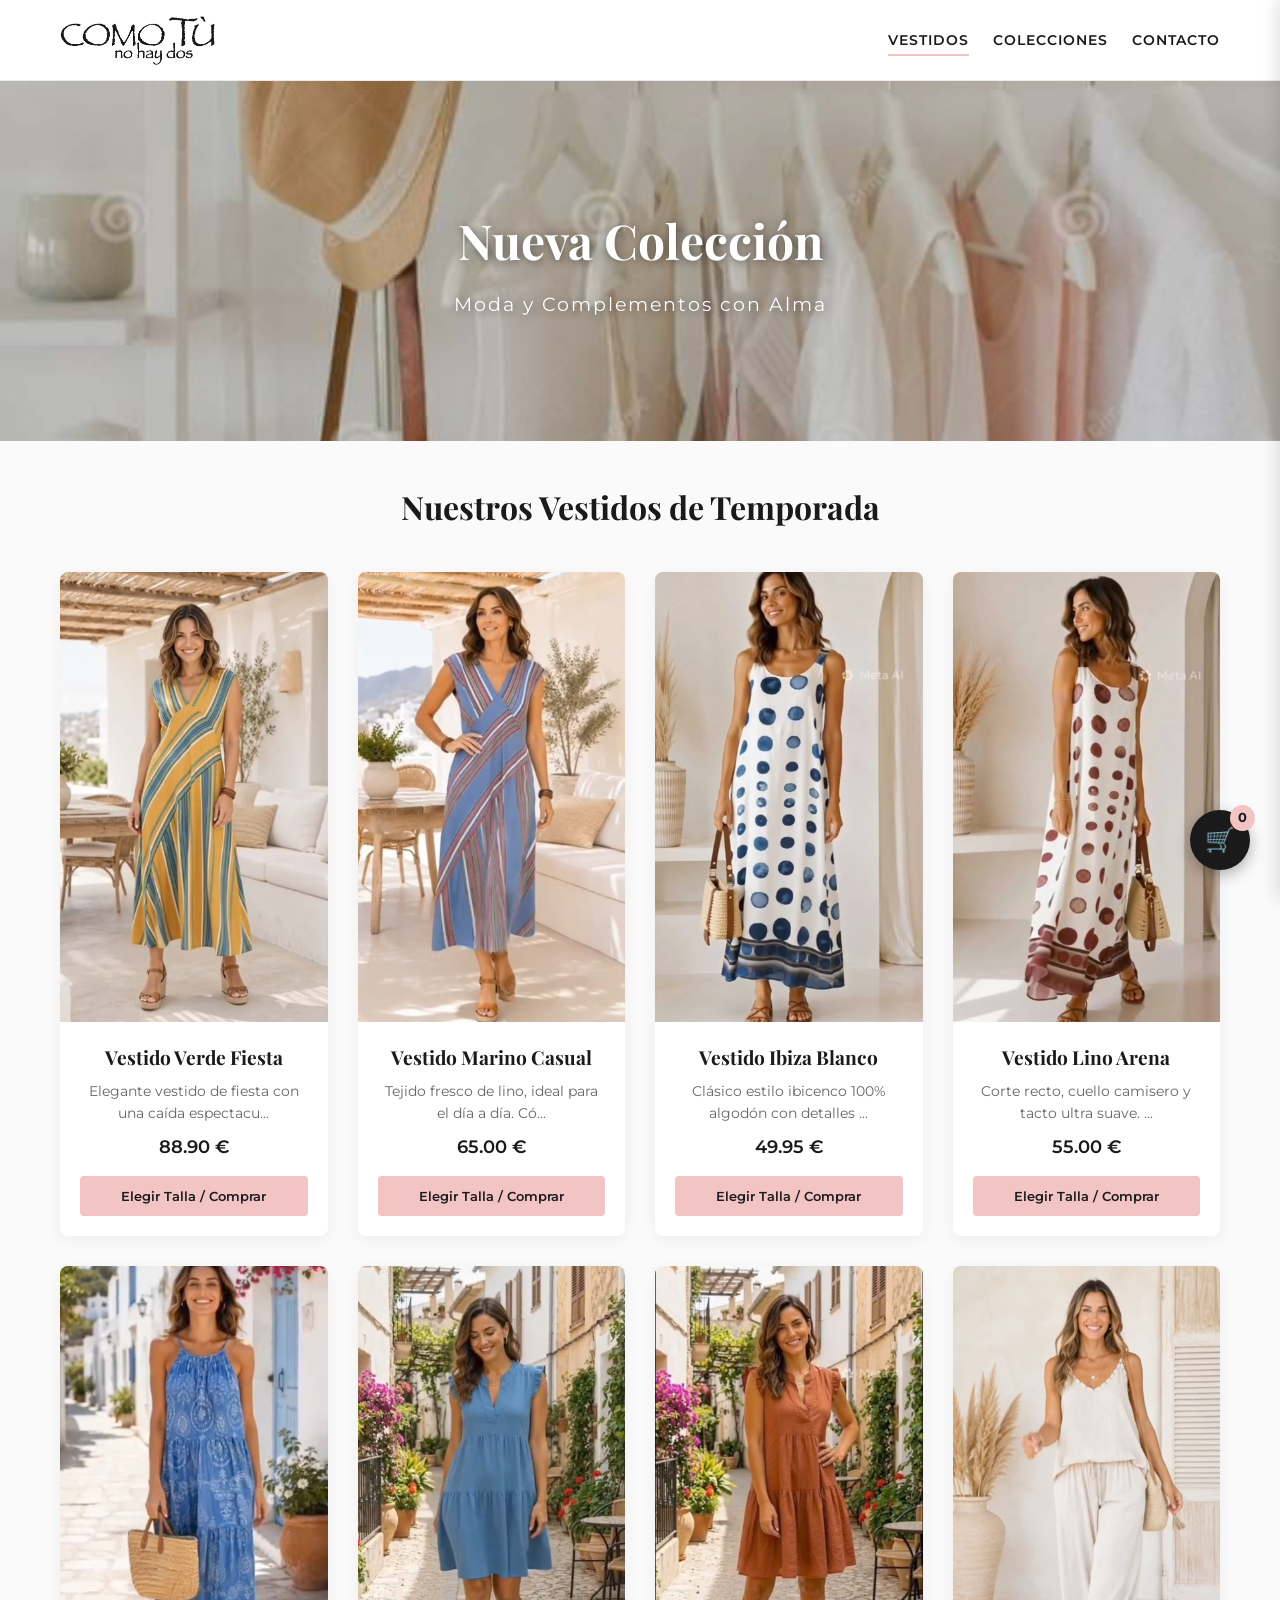
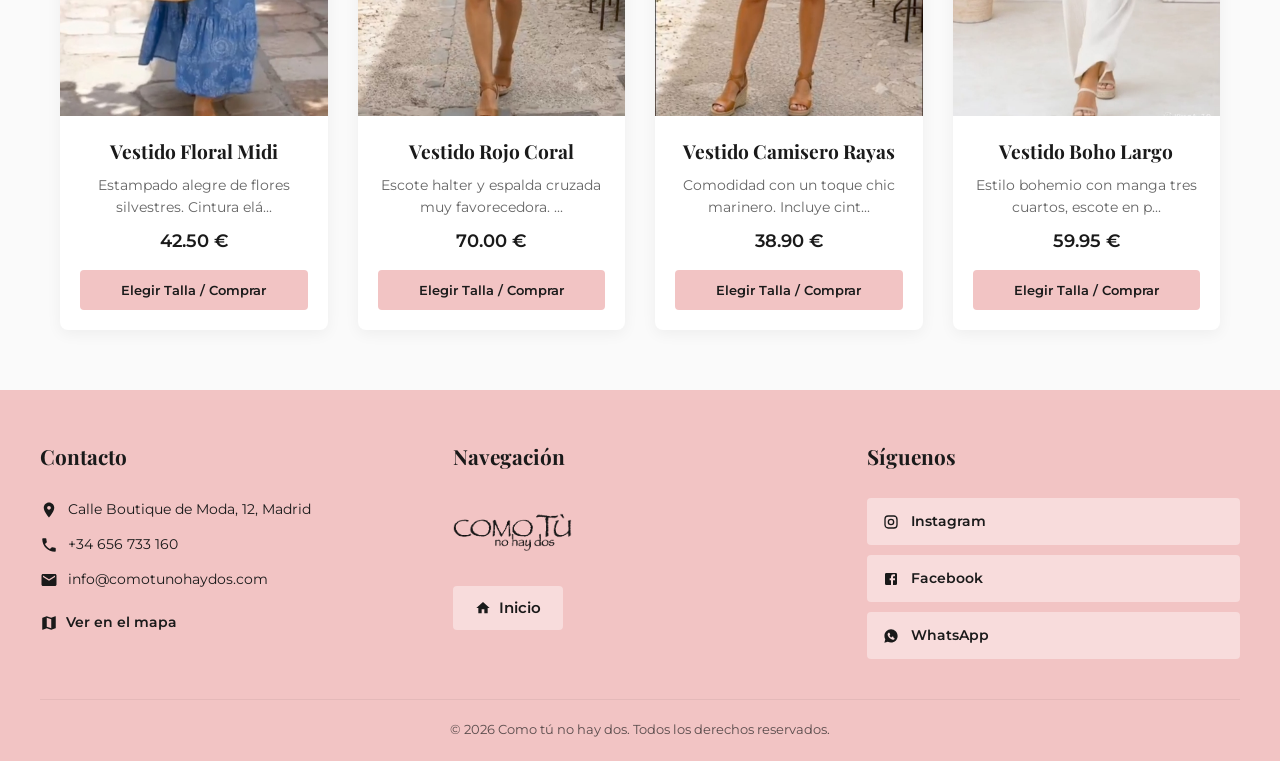
==== index.html @ 12b58155 "Add files via upload" ====
<!DOCTYPE html>
<html lang="es">
<head>
    <meta charset="UTF-8">
    <meta name="viewport" content="width=device-width, initial-scale=1.0">
    <title>Como tú no hay dos | Tienda Online</title>
    <!-- Favicon -->
    <link rel="icon" href="favicon.ico" type="image/x-icon">
    <!-- Archivo CSS externo -->
    <link rel="stylesheet" href="css/estilos.css">
    <!-- Google Fonts -->
    <link href="https://fonts.googleapis.com/css2?family=Playfair+Display:ital,wght@0,400;0,700;1,400&family=Montserrat:wght@300;400;600&display=swap" rel="stylesheet">
</head>
<body>

    <!-- CABECERA CON LOGOTIPO -->
    <header class="main-header">
        <div class="header-container">
            <img src="images/logo.png" alt="Como tú no hay dos" class="logo">
            <nav class="nav-menu">
                <a href="#" class="active">Vestidos</a>
                <a href="#">Colecciones</a>
                <a href="#">Contacto</a>
            </nav>
        </div>
    </header>

    <!-- BANNER DE BIENVENIDA -->
    <section class="hero-banner" style="background-image: linear-gradient(rgba(0,0,0,0.2), rgba(0,0,0,0.2)), url('images/banner-primavera.jpg');">
        <div class="hero-text">
            <h1>Nueva Colección</h1>
            <p>Moda y Complementos con Alma</p>
        </div>
    </section>

    <!-- CONTENEDOR DE PRODUCTOS -->
    <main class="store-container">
        <h2 class="section-title">Nuestros Vestidos de Temporada</h2>
        <!-- Grid dinámico -->
        <div id="grid-productos" class="products-grid"></div>
    </main>

    <!-- BOTÓN FLOTANTE DEL CARRITO -->
    <div class="cart-floating-btn" onclick="abrirCarritoVisual()">
        <span class="cart-icon">🛒</span>
        <span id="cart-badge" class="cart-badge">0</span>
    </div>

    <!-- PANEL LATERAL DEL CARRITO (SIDEBAR) -->
    <div id="cart-sidebar" class="cart-sidebar">
        <div class="cart-sidebar-header">
            <h3>Tu Carrito</h3>
            <button class="close-btn" onclick="cerrarCarritoVisual()">×</button>
        </div>
        <div id="cart-items" class="cart-sidebar-body">
            <!-- Los artículos añadidos se verán aquí -->
        </div>
		<div class="cart-sidebar-footer">
            <div class="total-container">
                <span>Total:</span>
                <span id="cart-total">0.00 €</span>
            </div>
            <!-- Nuevo contenedor para organizar los botones del carrito -->
            <div class="cart-actions-container">
                <button class="btn-checkout btn-whatsapp" onclick="enviarPedidoWhatsApp()">
                    Confirmar por WhatsApp
                </button>
                <button class="btn-checkout btn-card" onclick="pagarConTarjeta()">
                    Pagar con Tarjeta
                </button>
                <button class="btn-checkout btn-continue" onclick="cerrarCarritoVisual()">
                    Seguir Comprando
                </button>
            </div>
        </div>
    </div>

    <!-- MODAL DE DETALLE DE PRODUCTO (LA MEJOR MEJORA "ANTI-QUEJAS") -->
    <div id="product-modal" class="modal-overlay" onclick="cerrarModalExterno(event)">
        <div class="modal-content">
            <button class="modal-close" onclick="cerrarModal()">×</button>
            <div class="modal-body-layout">
                <!-- Zona Izquierda: Imagen del producto y galería elemental -->
                <div class="modal-gallery">
                    <img id="modal-main-img" src="" alt="" class="modal-img-principal">
                    <!-- Miniaturas por si queremos más fotos en el futuro -->
                    <div id="modal-thumbnails" class="modal-thumbnails"></div>
                </div>
                <!-- Zona Derecha: Detalles, tallas y acción -->
                <div class="modal-details">
                    <h2 id="modal-title" class="modal-title-text"></h2>
                    <p id="modal-price" class="modal-price-text"></p>
                    <p id="modal-desc" class="modal-desc-text"></p>
                    
                    <!-- Selector de Tallas -->
                    <div class="tallas-section">
                        <h4>Selecciona tu Talla:</h4>
                        <div id="modal-tallas-container" class="tallas-buttons">
                            <!-- Los botones de tallas se generarán aquí -->
                        </div>
                        <span id="talla-error" class="error-msg">Por favor, elige una talla</span>
                    </div>

                    <!-- Botón para añadir desde el modal -->
                    <button id="modal-add-btn" class="btn-modal-add" onclick="agregarDesdeModal()">
                        Añadir al Carrito
                    </button>
                </div>
            </div>
        </div>
    </div>
	
<!-- PIE DE PÁGINA DEFINITIVO -->
    <footer class="main-footer">
        <div class="footer-container">
            <!-- Columna 1: Contacto -->
            <div class="footer-column">
                <h3>Contacto</h3>
                <div class="contact-item">
                    <svg class="footer-icon" viewBox="0 0 24 24"><path d="M12 2C8.13 2 5 5.13 5 9c0 5.25 7 13 7 13s7-7.75 7-13c0-3.87-3.13-7-7-7zm0 9.5c-1.38 0-2.5-1.12-2.5-2.5s1.12-2.5 2.5-2.5 2.5 1.12 2.5 2.5-1.12 2.5-2.5 2.5z"/></svg>
                    <span>Calle Boutique de Moda, 12, Madrid</span>
                </div>
                <div class="contact-item">
                    <svg class="footer-icon" viewBox="0 0 24 24"><path d="M6.62 10.79c1.44 2.83 3.76 5.14 6.59 6.59l2.2-2.2c.27-.27.67-.36 1.02-.24 1.12.37 2.33.57 3.57.57.55 0 1 .45 1 1V20c0 .55-.45 1-1 1-9.39 0-17-7.61-17-17 0-.55.45-1 1-1h3.5c.55 0 1 .45 1 1 0 1.25.2 2.45.57 3.57.11.35.03.74-.25 1.02l-2.2 2.2z"/></svg>
                    <span>+34 656 733 160</span>
                </div>
                <div class="contact-item">
                    <svg class="footer-icon" viewBox="0 0 24 24"><path d="M20 4H4c-1.1 0-1.99.9-1.99 2L2 18c0 1.1.9 2 2 2h16c1.1 0 2-.9 2-2V6c0-1.1-.9-2-2-2zm0 4l-8 5-8-5V6l8 5 8-5v2z"/></svg>
                    <span>info@comotunohaydos.com</span>
                </div>
                <a href="https://maps.google.com" target="_blank" class="footer-map-link">
                    <svg class="footer-icon" viewBox="0 0 24 24"><path d="M20.5 3l-.16.03L15 5.1 9 3 3.36 4.9c-.21.07-.36.25-.36.48V20.5c0 .28.22.5.5.5l.16-.03L9 18.9l6 2.1 5.64-1.9c.21-.07.36-.25.36-.48V3.5c0-.28-.22-.5-.5-.5zM15 19l-6-2.11V5l6 2.11V19z"/></svg>
                    Ver en el mapa
                </a>
            </div>

            <!-- Columna 2: Navegación Central -->
            <div class="footer-column footer-center">
                <h3>Navegación</h3>
                <img src="images/logo.png" alt="Como tú no hay dos" class="footer-logo">
                <a href="#" class="home-icon-link" title="Volver al Inicio">
                    <svg class="btn-icon" viewBox="0 0 24 24"><path d="M10 20v-6h4v6h5v-8h3L12 3 2 12h3v8z"/></svg>
                    Inicio
                </a>
            </div>

            <!-- Columna 3: Síguenos -->
            <div class="footer-column">
                <h3>Síguenos</h3>
                <div class="footer-socials">
                    <a href="https://instagram.com" target="_blank">
                        <svg class="btn-icon" viewBox="0 0 24 24"><path d="M7.8 2h8.4C19.4 2 22 4.6 22 7.8v8.4a5.8 5.8 0 0 1-5.8 5.8H7.8C4.6 22 2 19.4 2 16.2V7.8A5.8 5.8 0 0 1 7.8 2m-.2 2A3.6 3.6 0 0 0 4 7.6v8.8A3.6 3.6 0 0 0 7.6 20h8.8a3.6 3.6 0 0 0 3.6-3.6V7.6A3.6 3.6 0 0 0 16.4 4H7.6m12.4 2.25a.75.75 0 1 1 0 1.5.75.75 0 0 1 0-1.5M12 7a5 5 0 1 1 0 10 5 5 0 0 1 0-10m0 2a3 3 0 1 0 0 6 3 3 0 0 0 0-6z"/></svg>
                        Instagram
                    </a>
                    <a href="https://facebook.com" target="_blank">
                        <svg class="btn-icon" viewBox="0 0 24 24"><path d="M5 3h14a2 2 0 0 1 2 2v14a2 2 0 0 1-2 2H5a2 2 0 0 1-2-2V5a2 2 0 0 1 2-2m13 2h-2.5A3.5 3.5 0 0 0 12 8.5V11h-2v3h2v7h3v-7h3v-3h-3V9a1 1 0 0 1 1-1h2V5z"/></svg>
                        Facebook
                    </a>
                    <a href="https://wa.me/34656733160" target="_blank">
                        <svg class="btn-icon" viewBox="0 0 24 24"><path d="M12.04 2c-5.46 0-9.91 4.45-9.91 9.91 0 1.75.46 3.45 1.32 4.95L2.05 22l5.25-1.38c1.45.79 3.08 1.21 4.74 1.21 5.46 0 9.91-4.45 9.91-9.91 0-2.65-1.03-5.14-2.9-7.01A9.816 9.816 0 0 0 12.04 2zm5.8 14.12c-.24.69-1.41 1.26-1.95 1.33-.49.06-.98.11-3.15-.74-2.77-1.09-4.52-3.92-4.66-4.11-.14-.19-1.13-1.51-1.13-2.88 0-1.37.71-2.04.97-2.31.26-.27.56-.34.75-.34.19 0 .37.01.53.02.17.01.4.01.62.53.23.56.79 1.93.86 2.07.07.14.11.31.02.48-.09.18-.14.28-.28.45-.14.17-.3.38-.43.51-.15.15-.31.32-.13.62.18.3.81 1.33 1.73 2.15.1.1.2.2.3.29.35.31.54.21.74-.02.19-.24.85-.99.97-1.33.12-.34.25-.29.43-.22.18.07 1.16.55 1.36.65.2.1.34.15.39.24.05.09.05.54-.19 1.23z"/></svg>
                        WhatsApp
                    </a>
                </div>
            </div>
        </div>
        <div class="footer-bottom">
            <p>&copy; 2026 Como tú no hay dos. Todos los derechos reservados.</p>
        </div>
    </footer>
	
    <!-- CARGA DEL SCRIPT DE LA TIENDA -->
    <script src="js/tienda.js"></script>
</body>
</html>
---- css/estilos.css ----
/* ==========================================
   ESTILOS GENERALES Y PALETA DE COLORES
   ========================================== */
:root {
    --color-fondo: #FAFAFA;
    --color-texto: #1A1A1A;
    --color-acento: #F2C4C4; /* Rosa Pastel */
    --color-blanco: #FFFFFF;
    --fuente-titulos: 'Playfair Display', serif;
    --fuente-cuerpo: 'Montserrat', sans-serif;
}

* {
    margin: 0;
    padding: 0;
    box-sizing: border-box;
}

body {
    font-family: var(--fuente-cuerpo);
    background-color: var(--color-fondo);
    color: var(--color-texto);
    line-height: 1.6;
}

/* ==========================================
   HEADER
   ========================================== */
.main-header {
    background-color: var(--color-blanco);
    border-bottom: 1px solid #eaeaea;
    position: sticky;
    top: 0;
    z-index: 100;
}

.header-container {
    max-width: 1200px;
    margin: 0 auto;
    padding: 15px 20px;
    display: flex;
    justify-content: space-between;
    align-items: center;
}

.logo {
    height: 50px;
    object-fit: contain;
}

.nav-menu a {
    text-decoration: none;
    color: var(--color-texto);
    margin-left: 20px;
    font-weight: 600;
    font-size: 0.9rem;
    text-transform: uppercase;
    letter-spacing: 1px;
}

.nav-menu a.active {
    border-bottom: 2px solid var(--color-acento);
    padding-bottom: 5px;
}

/* ==========================================
   HERO BANNER
   ========================================== */
.hero-banner {
    height: 40vh;
    background-size: cover;
    background-position: center;
    display: flex;
    justify-content: center;
    align-items: center;
    text-align: center;
    color: var(--color-blanco);
}

.hero-text h1 {
    font-family: var(--fuente-titulos);
    font-size: 3rem;
    margin-bottom: 10px;
    text-shadow: 1px 1px 10px rgba(0,0,0,0.5);
}

.hero-text p {
    font-size: 1.2rem;
    letter-spacing: 2px;
    text-shadow: 1px 1px 10px rgba(0,0,0,0.5);
}

/* ==========================================
   GRID DE PRODUCTOS
   ========================================== */
.store-container {
    max-width: 1200px;
    margin: 40px auto;
    padding: 0 20px;
}

.section-title {
    font-family: var(--fuente-titulos);
    text-align: center;
    font-size: 2rem;
    margin-bottom: 40px;
}

.products-grid {
    display: grid;
    grid-template-columns: repeat(auto-fill, minmax(250px, 1fr));
    gap: 30px;
}

.producto-tarjeta {
    background: var(--color-blanco);
    border-radius: 8px;
    overflow: hidden;
    box-shadow: 0 4px 15px rgba(0,0,0,0.05);
    transition: transform 0.3s ease;
}

.producto-tarjeta img {
    width: 100%;
    height: 450px; /* Forzamos a que midan exactamente lo mismo de alto */
    object-fit: cover; /* Recorta sutilmente lo que sobre para que no se deforme */
    object-position: center; /* Centra la imagen para que no tape lo importante */
}

.producto-tarjeta:hover {
    transform: translateY(-5px);
}

.producto-img-container {
    position: relative;
    cursor: pointer;
    overflow: hidden;
}

.producto-img {
    width: 100%;
    height: 350px;
    object-fit: cover;
    display: block;
    transition: transform 0.5s ease;
}

.producto-tarjeta:hover .producto-img {
    transform: scale(1.05);
}

.overlay-ver {
    position: absolute;
    top: 0;
    left: 0;
    width: 100%;
    height: 100%;
    background: rgba(0, 0, 0, 0.2);
    display: flex;
    justify-content: center;
    align-items: center;
    opacity: 0;
    transition: opacity 0.3s ease;
}

.overlay-ver span {
    background: white;
    padding: 10px 20px;
    font-size: 0.85rem;
    font-weight: 600;
    text-transform: uppercase;
    letter-spacing: 1px;
    border-radius: 4px;
}

.producto-img-container:hover .overlay-ver {
    opacity: 1;
}

.producto-info {
    padding: 20px;
    text-align: center;
}

.producto-info h3 {
    font-family: var(--fuente-titulos);
    font-size: 1.2rem;
    margin-bottom: 8px;
}

.producto-info .desc {
    font-size: 0.85rem;
    color: #666;
    margin-bottom: 12px;
    height: 40px;
    overflow: hidden;
}

.producto-info .precio {
    font-weight: 600;
    font-size: 1.1rem;
    color: var(--color-texto);
    margin-bottom: 15px;
}

.btn-add {
    background-color: var(--color-acento);
    color: var(--color-texto);
    border: none;
    padding: 12px 20px;
    width: 100%;
    font-family: var(--fuente-cuerpo);
    font-weight: 600;
    border-radius: 4px;
    cursor: pointer;
    transition: opacity 0.2s;
}

.btn-add:hover {
    opacity: 0.85;
}

/* ==========================================
   BOTÓN FLOTANTE CARRITO
   ========================================== */
.cart-floating-btn {
    position: fixed;
    bottom: 30px;
    right: 30px;
    background-color: var(--color-texto);
    color: white;
    width: 60px;
    height: 60px;
    border-radius: 50%;
    display: flex;
    justify-content: center;
    align-items: center;
    cursor: pointer;
    box-shadow: 0 5px 15px rgba(0,0,0,0.3);
    z-index: 101;
}

.cart-icon {
    font-size: 24px;
}

.cart-badge {
    position: absolute;
    top: -5px;
    right: -5px;
    background-color: var(--color-acento);
    color: var(--color-texto);
    font-weight: bold;
    border-radius: 50%;
    padding: 3px 8px;
    font-size: 0.8rem;
}

/* ==========================================
   PANEL LATERAL (SIDEBAR) DEL CARRITO
   ========================================== */
.cart-sidebar {
    position: fixed;
    top: 0;
    right: -350px;
    width: 350px;
    height: 100vh;
    background-color: var(--color-blanco);
    box-shadow: -5px 0 15px rgba(0,0,0,0.1);
    z-index: 102;
    display: flex;
    flex-direction: column;
    transition: right 0.3s ease;
}

.cart-sidebar.active {
    right: 0;
}

.cart-sidebar-header {
    padding: 20px;
    border-bottom: 1px solid #eaeaea;
    display: flex;
    justify-content: space-between;
    align-items: center;
}

.cart-sidebar-header h3 {
    font-family: var(--fuente-titulos);
}

.close-btn {
    background: none;
    border: none;
    font-size: 28px;
    cursor: pointer;
}

.cart-sidebar-body {
    flex-grow: 1;
    overflow-y: auto;
    padding: 20px;
}

.cart-item {
    display: flex;
    align-items: center;
    margin-bottom: 15px;
    border-bottom: 1px solid #f5f5f5;
    padding-bottom: 10px;
}

.cart-item-img {
    width: 50px;
    height: 70px;
    object-fit: cover;
    border-radius: 4px;
    margin-right: 15px;
}

.cart-item-details {
    flex-grow: 1;
}

.cart-item-details h4 {
    font-size: 0.9rem;
    margin-bottom: 3px;
}

.cart-item-talla {
    font-size: 0.8rem;
    color: #666;
    margin-bottom: 3px;
}

.cart-item-details p {
    font-size: 0.85rem;
    color: #666;
}

.btn-remove {
    background: none;
    border: none;
    font-size: 20px;
    color: red;
    cursor: pointer;
}

.cart-sidebar-footer {
    padding: 20px;
    border-top: 1px solid #eaeaea;
}

.total-container {
    display: flex;
    justify-content: space-between;
    font-weight: bold;
    font-size: 1.1rem;
    margin-bottom: 15px;
}

.btn-checkout {
    background-color: var(--color-texto);
    color: white;
    width: 100%;
    padding: 15px;
    border: none;
    font-family: var(--fuente-cuerpo);
    font-weight: 600;
    border-radius: 4px;
    cursor: pointer;
    font-size: 0.95rem;
}

.btn-checkout:hover {
    background-color: #333;
}

/* ==========================================
   MODAL DE DETALLES (DISEÑO BOUTIQUE PREMIUM)
   ========================================== */
 
.modal-overlay {
    position: fixed;
    top: 0;
    left: 0;
    width: 100%;
    height: 100%;
    background-color: rgba(0, 0, 0, 0.5);
    display: flex;
    justify-content: center;
    align-items: center;
    opacity: 0;
    pointer-events: none;
    transition: opacity 0.3s ease;
    z-index: 200;
}

.modal-overlay.open {
    opacity: 1;
    pointer-events: auto;
}

.modal-content {
    background-color: var(--color-blanco);
    width: 90%;
    max-width: 800px;
    border-radius: 12px;
    overflow: hidden;
    position: relative;
    box-shadow: 0 10px 30px rgba(0, 0, 0, 0.2);
    animation: slideUp 0.4s ease;
}

@keyframes slideUp {
    from { transform: translateY(30px); opacity: 0; }
    to { transform: translateY(0); opacity: 1; }
}

.modal-close {
    position: absolute;
    top: 15px;
    right: 20px;
    background: none;
    border: none;
    font-size: 32px;
    cursor: pointer;
    z-index: 10;
    color: var(--color-texto);
}

.modal-body-layout {
    display: flex;
    flex-wrap: wrap; /* Para móviles */
}

.modal-gallery {
    width: 45%;
    background-color: #f0f0f0;
    padding: 20px;
    display: flex;
    flex-direction: column;
    align-items: center;
}

.modal-img-principal {
    width: 100%;
    height: 400px;
    object-fit: cover;
    border-radius: 6px;
    box-shadow: 0 4px 10px rgba(0,0,0,0.05);
}

.modal-thumbnails {
    display: flex;
    gap: 10px;
    margin-top: 15px;
    justify-content: center;
    width: 100%;
}

.thumb-img {
    width: 50px;
    height: 70px;
    object-fit: cover;
    border-radius: 4px;
    cursor: pointer;
    opacity: 0.6;
    border: 2px solid transparent;
    transition: all 0.2s ease;
}

.thumb-img:hover, .thumb-img.active {
    opacity: 1;
    border-color: var(--color-acento);
}

.modal-details {
    width: 55%;
    padding: 40px;
    display: flex;
    flex-direction: column;
    justify-content: center;
}

/* En pantallas pequeñas adaptamos el modal */
@media (max-width: 768px) {
    .modal-body-layout {
        flex-direction: column;
    }
    .modal-gallery, .modal-details {
        width: 100%;
    }
    .modal-gallery {
        padding: 10px;
    }
    .modal-img-principal {
        height: 250px;
    }
    .modal-details {
        padding: 20px;
    }
}

.modal-title-text {
    font-family: var(--fuente-titulos);
    font-size: 2rem;
    margin-bottom: 10px;
}

.modal-price-text {
    font-size: 1.4rem;
    font-weight: 600;
    color: var(--color-texto);
    margin-bottom: 20px;
}

.modal-desc-text {
    font-size: 0.95rem;
    color: #555;
    margin-bottom: 25px;
}

/* TALLAS */
.tallas-section {
    margin-bottom: 30px;
}

.tallas-section h4 {
    font-size: 0.9rem;
    text-transform: uppercase;
    letter-spacing: 1px;
    margin-bottom: 12px;
}

.tallas-buttons {
    display: flex;
    gap: 10px;
}

.talla-btn {
    background-color: var(--color-blanco);
    border: 1px solid #ccc;
    color: var(--color-texto);
    width: 45px;
    height: 45px;
    border-radius: 4px;
    font-weight: 600;
    cursor: pointer;
    transition: all 0.2s ease;
}

.talla-btn:hover {
    border-color: var(--color-texto);
}

.talla-btn.active {
    background-color: var(--color-texto);
    color: var(--color-blanco);
    border-color: var(--color-texto);
}

.error-msg {
    color: red;
    font-size: 0.8rem;
    margin-top: 8px;
    display: none;
}

.btn-modal-add {
    background-color: var(--color-acento);
    color: var(--color-texto);
    border: none;
    padding: 15px;
    font-family: var(--fuente-cuerpo);
    font-weight: 600;
    font-size: 1rem;
    border-radius: 4px;
    cursor: pointer;
    transition: opacity 0.2s;
}

.btn-modal-add:hover {
    opacity: 0.9;
}

/* Blanqueamos el fondo de la imagen */
#modal-main-img {
    display: block !important;
    width: 100% !important;
    height: auto !important;
    max-height: 65vh !important;
    object-fit: contain !important; /* Volvemos a contain para que no corte nada */
    background-color: #ffffff !important; /* Fondo blanco puro */
    background: #ffffff !important;
    margin: 0 auto !important;
}

/* Forzamos a que CUALQUIER contenedor del modal sea blanco o transparente */
#product-modal div, 
#product-modal section,
.modal-content div {
    background-color: #ffffff !important;
    border: none !important;
    box-shadow: none !important;
}

/* ==========================================
   NUEVOS BOTONES DEL CARRITO
   ========================================== */
.cart-actions-container {
    display: flex;
    flex-direction: column;
    gap: 10px; /* Separación entre los botones */
}

/* Modificación del botón de WhatsApp (Fondo Verde) */
.btn-whatsapp {
    background-color: #25D366 !important;
    color: white !important;
}
.btn-whatsapp:hover {
    background-color: #128C7E !important;
}

/* Botón de Pago con Tarjeta (Fondo Negro) */
.btn-card {
    background-color: #000000 !important;
    color: white !important;
}
.btn-card:hover {
    background-color: #222222 !important;
}

/* Botón de Seguir Comprando (Rosa Palo) */
.btn-continue {
    background-color: #F2C4C4 !important; /* Mismo rosa de tu paleta actual */
    color: #1A1A1A !important;
}
.btn-continue:hover {
    opacity: 0.85;
}

/* ==========================================
   PIE DE PÁGINA (FOOTER) - SOLUCIÓN LIMPIA
   ========================================== */
.main-footer {
    background-color: var(--color-acento) !important;
    color: var(--color-texto);
    padding: 50px 20px 20px 20px;
    margin-top: 60px;
    font-family: var(--fuente-cuerpo);
}

.footer-container {
    max-width: 1200px;
    margin: 0 auto;
    display: grid;
    grid-template-columns: repeat(3, 1fr); /* 3 columnas clavadas */
    gap: 40px;
    align-items: start; /* Alineados perfectamente por arriba */
}

.footer-column h3 {
    font-family: var(--fuente-titulos);
    font-size: 1.3rem;
    margin-bottom: 25px;
    text-transform: capitalize;
}

/* Columna Izquierda: Contacto */
.contact-item {
    display: flex;
    align-items: center;
    gap: 10px;
    margin-bottom: 12px;
    font-size: 0.9rem;
}

.footer-map-link {
    display: inline-flex !important;
    align-items: center;
    gap: 8px;
    font-size: 0.9rem;
    font-weight: 600;
    color: var(--color-texto);
    text-decoration: none;
    margin-top: 8px;
}

.footer-icon {
    width: 18px;
    height: 18px;
    fill: var(--color-texto);
    flex-shrink: 0;
}

/* Columna Central: Navegación, Logo y botón espaciado */
.footer-center {
    display: flex !important;
    flex-direction: column !important;
    align-items: flex-start !important; /* Todo a la izquierda alineado */
}

.footer-logo {
    display: block !important;
    height: 38px !important;    /* Proporción real sin deformar */
    width: auto !important;
    object-fit: contain !important;
    margin-top: 15px !important;
    margin-bottom: 35px !important; /* <--- Genera el hueco limpio que querías */
}

.home-icon-link {
    display: inline-flex !important;
    align-items: center !important;
    gap: 8px !important;
    font-size: 0.95rem;
    font-weight: 600;
    color: var(--color-texto);
    text-decoration: none;
    padding: 10px 22px;
    background: rgba(255, 255, 255, 0.4);
    border-radius: 4px;
    transition: all 0.2s ease;
}

.home-icon-link:hover {
    background: var(--color-texto);
    color: white;
}

.btn-icon {
    width: 16px;
    height: 16px;
    fill: currentColor;
    flex-shrink: 0;
}

/* Columna Derecha: Redes Sociales */
.footer-socials {
    display: flex;
    flex-direction: column;
    gap: 10px;
}

.footer-socials a {
    display: flex !important;
    align-items: center;
    gap: 12px;
    background: rgba(255, 255, 255, 0.4);
    padding: 12px 16px;
    border-radius: 4px;
    font-size: 0.9rem;
    font-weight: 600;
    color: var(--color-texto);
    text-decoration: none;
    transition: all 0.2s ease;
}

.footer-socials a:hover {
    background: var(--color-texto);
    color: white;
}

/* Copyright Inferior */
.footer-bottom {
    max-width: 1200px;
    margin: 40px auto 0 auto;
    padding-top: 20px;
    border-top: 1px solid rgba(0, 0, 0, 0.08);
    text-align: center;
    font-size: 0.8rem;
    opacity: 0.7;
}

/* Móviles */
@media (max-width: 768px) {
    .footer-container {
        grid-template-columns: 1fr;
        text-align: center;
        gap: 30px;
    }
    .footer-center {
        align-items: center !important;
    }
    .contact-item, .footer-map-link, .footer-socials a {
        justify-content: center;
    }
}
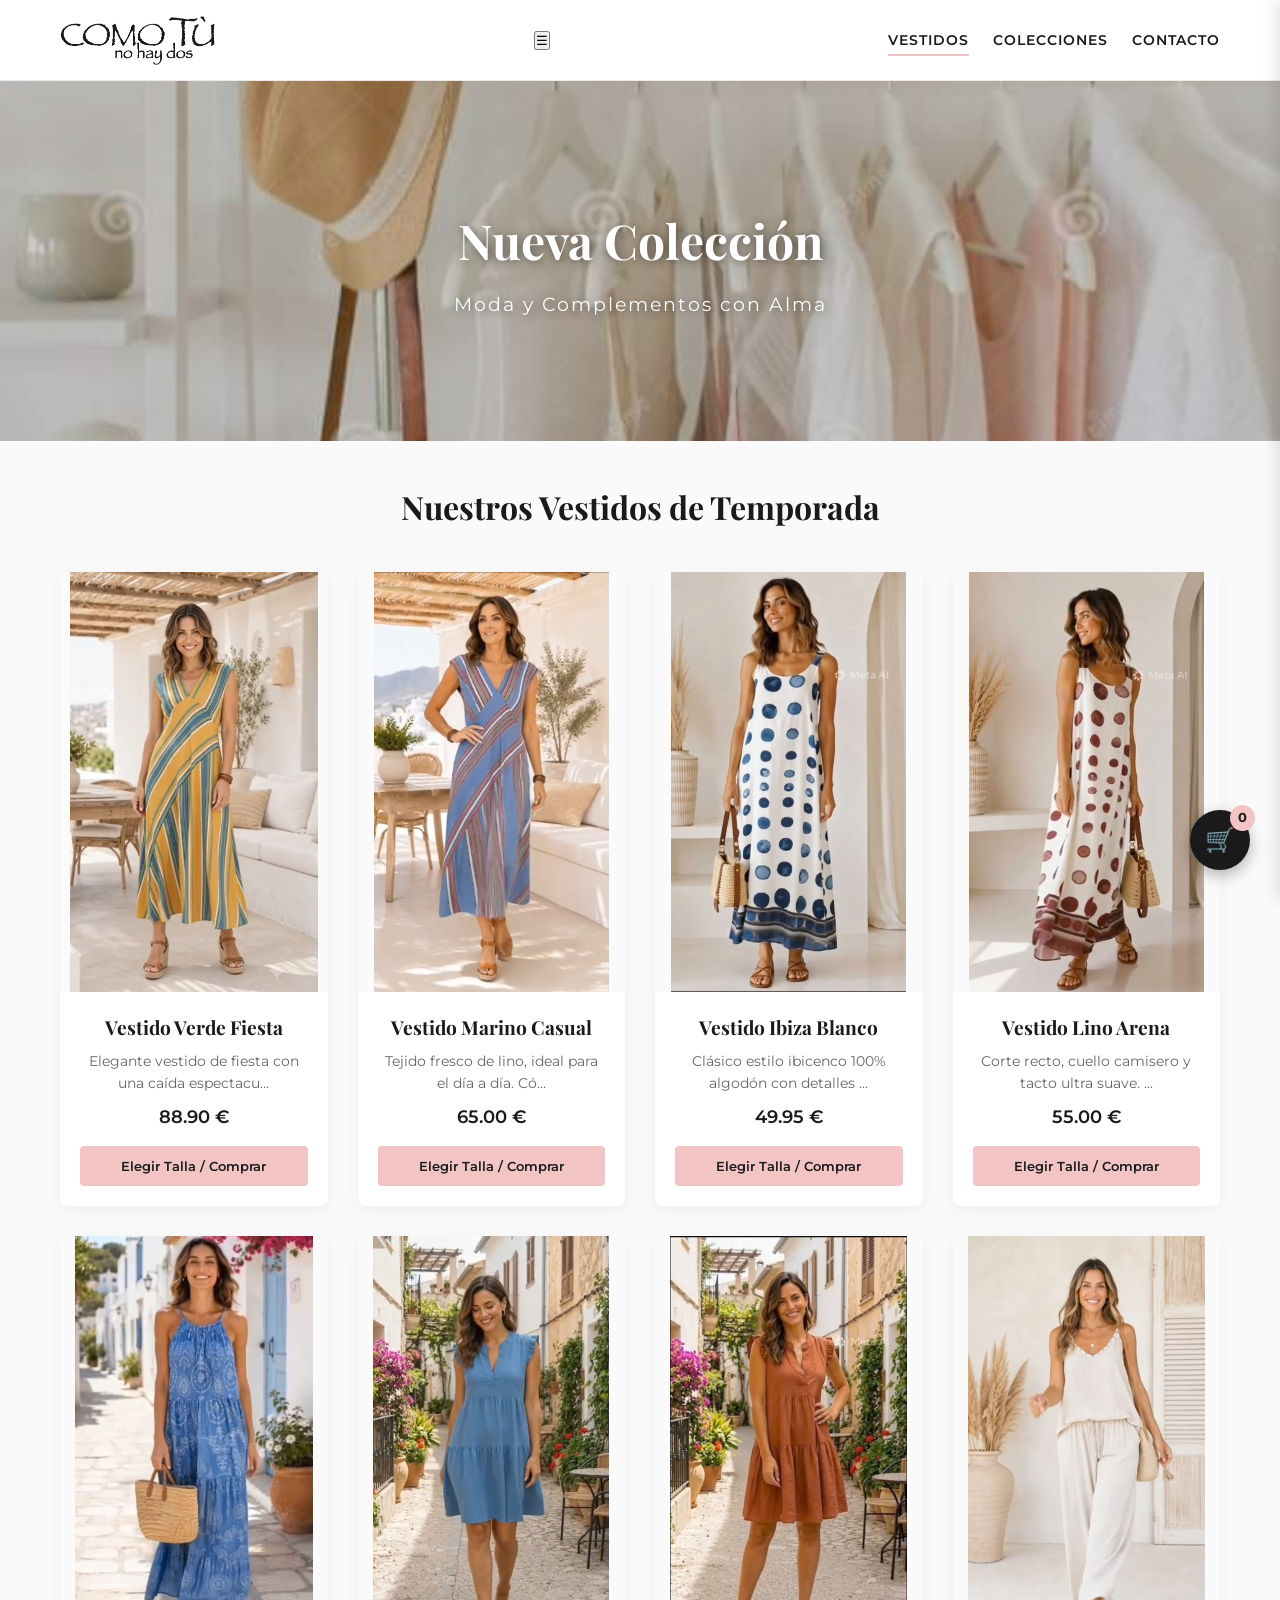
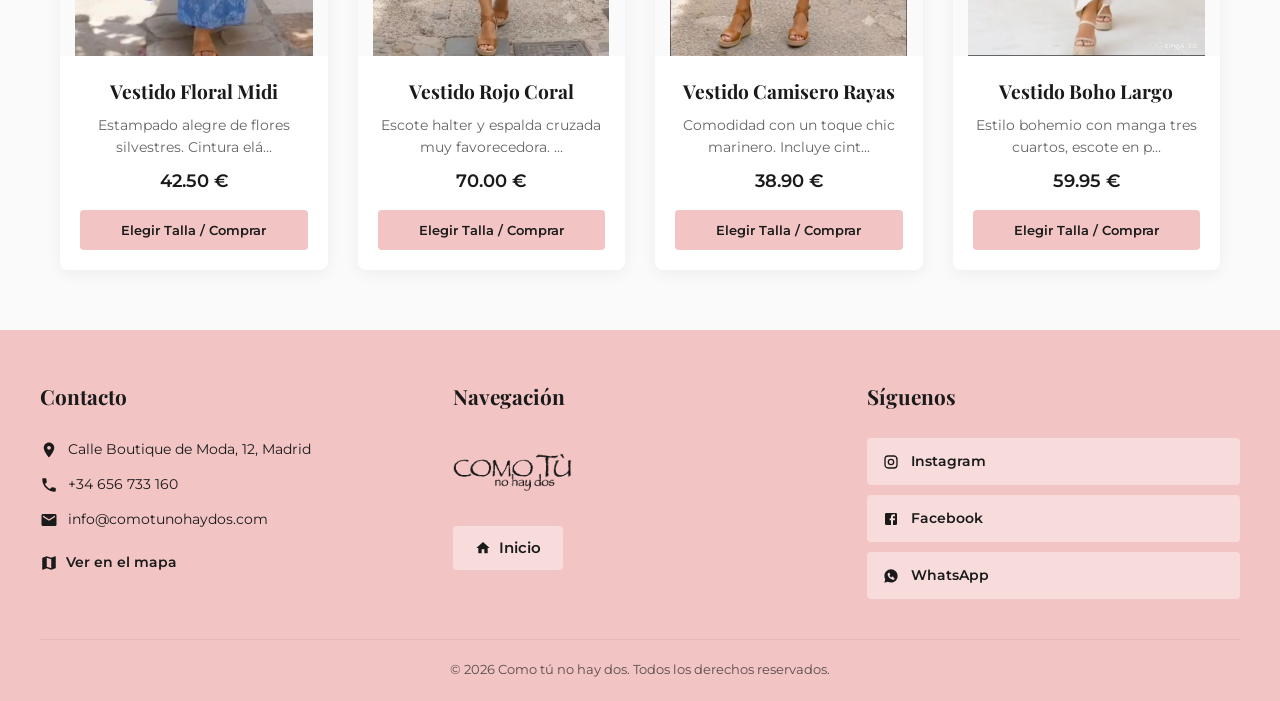
==== commit 24d79ca3: "Add mobile navigation menu with toggle button" ====
--- a/index.html
+++ b/index.html
@@ -17,10 +17,17 @@
     <header class="main-header">
         <div class="header-container">
             <img src="images/logo.png" alt="Como tú no hay dos" class="logo">
-            <nav class="nav-menu">
-                <a href="#" class="active">Vestidos</a>
-                <a href="#">Colecciones</a>
-                <a href="#">Contacto</a>
+            
+            <!-- Botón Hamburguesa (solo visible en móviles) -->
+            <button class="menu-toggle" id="menu-toggle" onclick="toggleMenu()" aria-label="Abrir menú">
+                ☰
+            </button>
+
+            <!-- Menú de navegación -->
+            <nav class="nav-menu" id="nav-menu">
+                <a href="#" class="active" onclick="toggleMenu()">Vestidos</a>
+                <a href="#" onclick="toggleMenu()">Colecciones</a>
+                <a href="#" onclick="toggleMenu()">Contacto</a>
             </nav>
         </div>
     </header>
--- a/css/estilos.css
+++ b/css/estilos.css
@@ -120,11 +120,14 @@
     transition: transform 0.3s ease;
 }
 
-.producto-tarjeta img {
+.producto-tarjeta img,
+.producto-img {
     width: 100%;
-    height: 450px; /* Forzamos a que midan exactamente lo mismo de alto */
-    object-fit: cover; /* Recorta sutilmente lo que sobre para que no se deforme */
-    object-position: center; /* Centra la imagen para que no tape lo importante */
+    height: auto;             /* La altura se calcula sola según la foto */
+    max-height: 420px;        /* Límite para que no se hagan gigantes */
+    object-fit: contain;      /* MUESTRA LA FOTO ENTERA SIN RECORTAR NADA */
+    background-color: #fafafa; /* Fondo para rellenar si la foto es más estrecha */
+    display: block;
 }
 
 .producto-tarjeta:hover {
@@ -485,20 +488,24 @@
 
 /* En pantallas pequeñas adaptamos el modal */
 @media (max-width: 768px) {
+    /* Mantenemos la corrección del modal que ya funciona */
+    .modal-content {
+        max-height: 85vh;
+        overflow-y: auto;
+    }
     .modal-body-layout {
         flex-direction: column;
     }
     .modal-gallery, .modal-details {
         width: 100%;
     }
-    .modal-gallery {
-        padding: 10px;
-    }
-    .modal-img-principal {
-        height: 250px;
-    }
-    .modal-details {
-        padding: 20px;
+
+    /* 📱 FOTOS ENTERAS EN MÓVIL */
+    .producto-tarjeta img, 
+    .producto-img {
+        height: auto;
+        max-height: 350px;
+        object-fit: contain;
     }
 }
 
@@ -787,4 +794,4 @@
     .contact-item, .footer-map-link, .footer-socials a {
         justify-content: center;
     }
-}+}
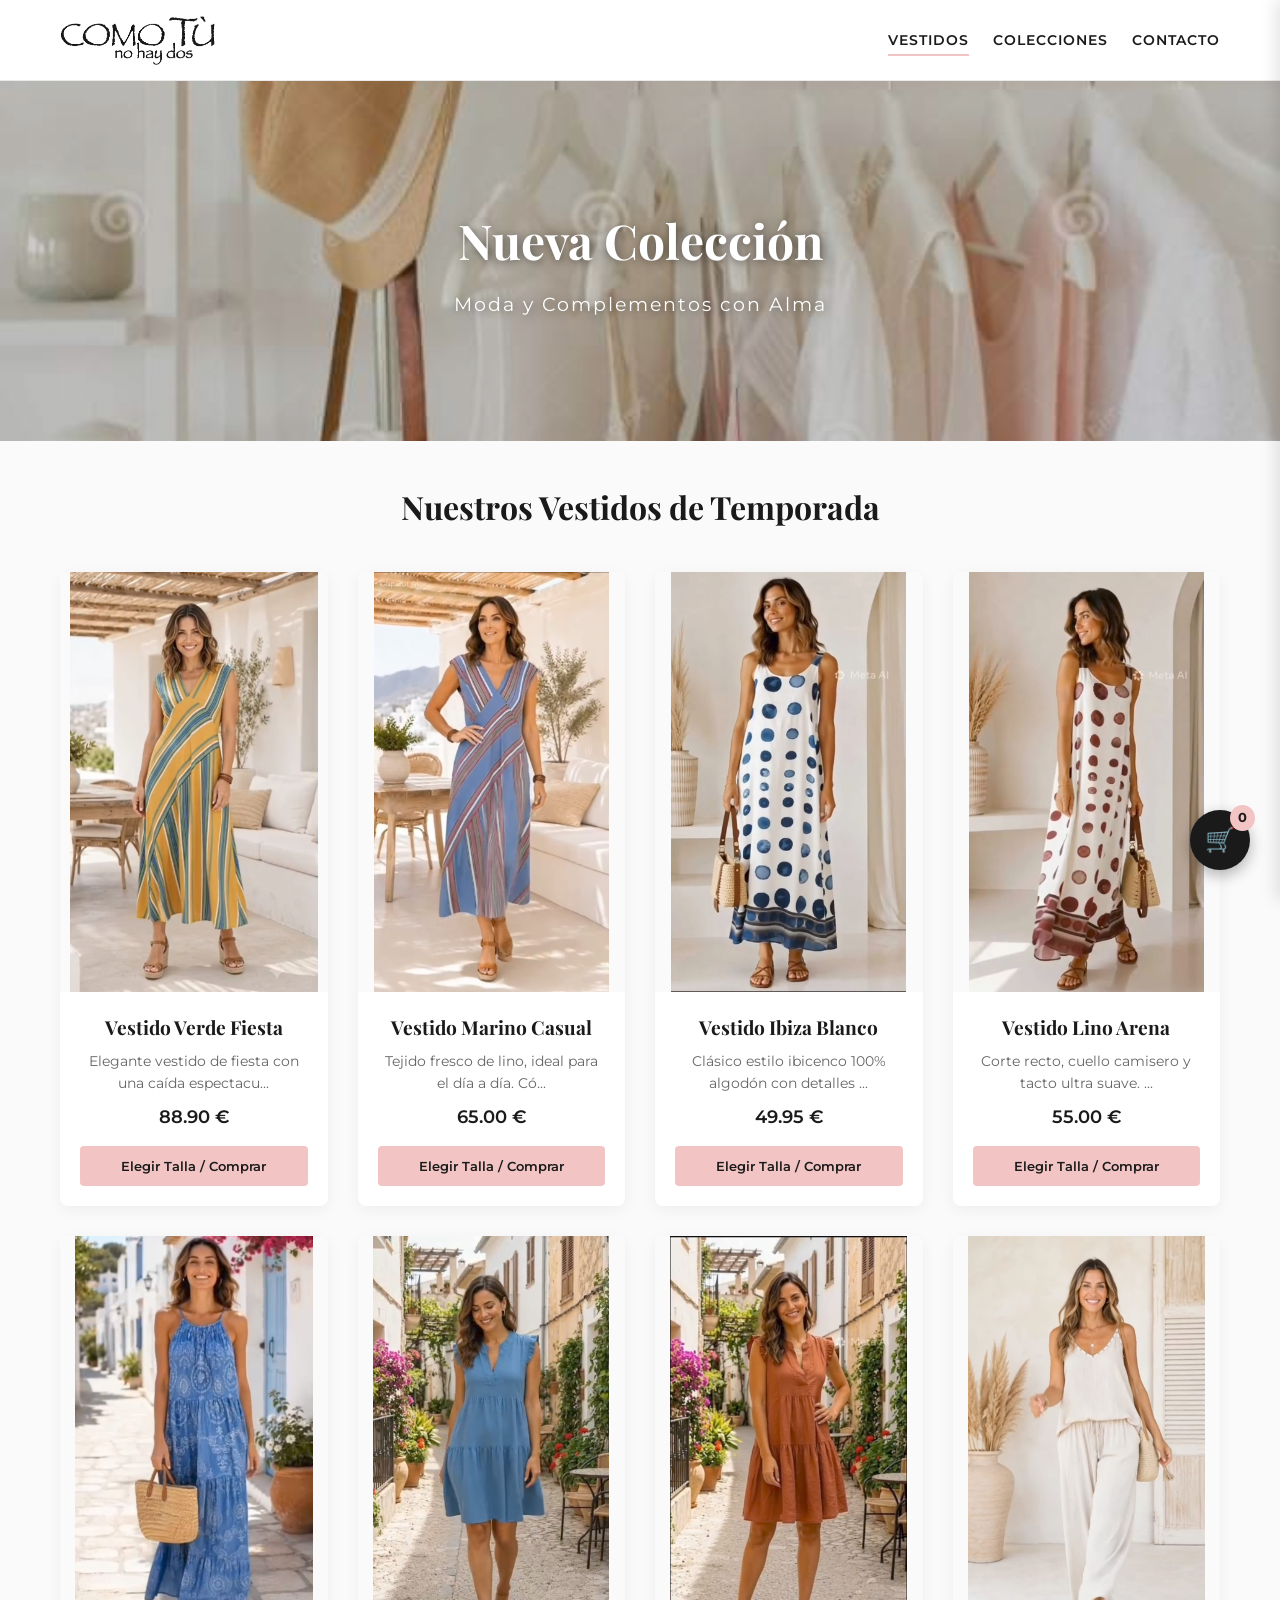
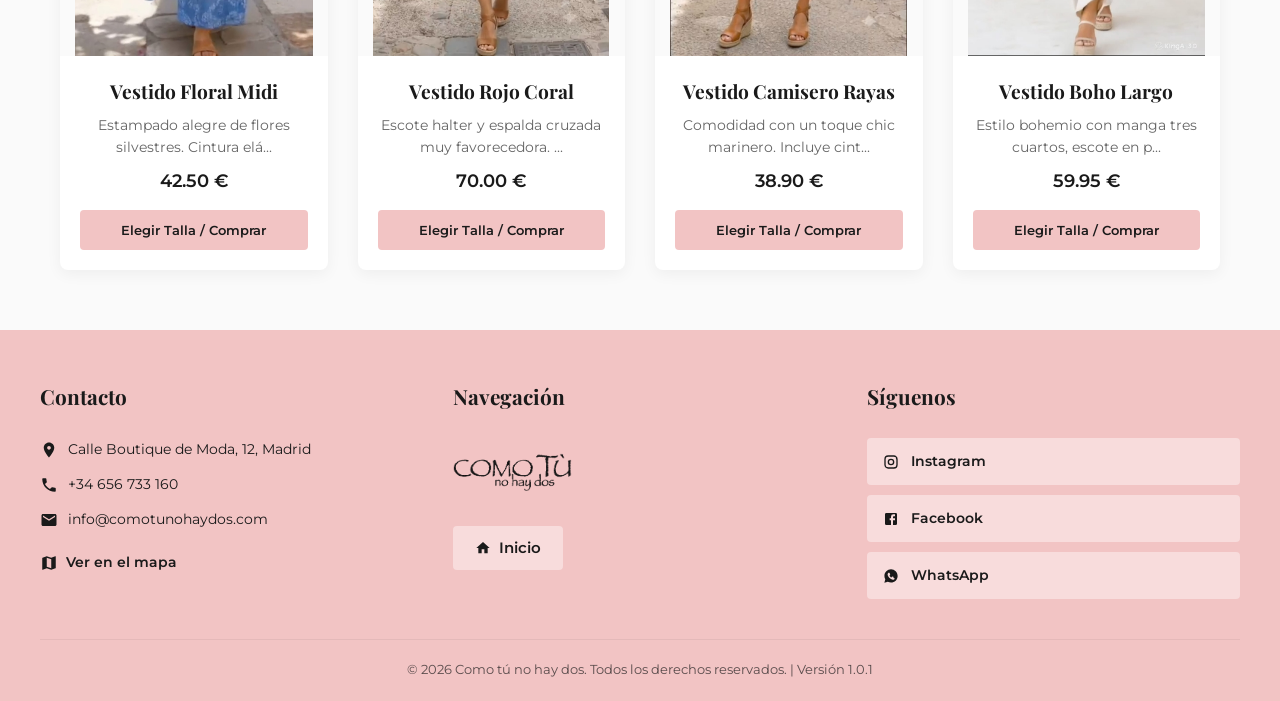
==== commit efa42c7a: "Add files via upload Hemos agregado la version de la modificacion en el footer del index,html  para " ====
--- a/index.html
+++ b/index.html
@@ -171,7 +171,7 @@
             </div>
         </div>
         <div class="footer-bottom">
-            <p>&copy; 2026 Como tú no hay dos. Todos los derechos reservados.</p>
+            <p>&copy; 2026 Como tú no hay dos. Todos los derechos reservados. | Versión 1.0.1</p>
         </div>
     </footer>
 	
--- a/css/estilos.css
+++ b/css/estilos.css
@@ -795,3 +795,46 @@
         justify-content: center;
     }
 }
+
+/* ==========================================
+   MENÚ HAMBURGUESA Y ADAPTACIÓN CABECERA
+   ========================================== */
+.menu-toggle {
+    display: none; /* Oculto por defecto en ordenadores */
+    background: none;
+    border: none;
+    font-size: 28px;
+    color: var(--color-texto);
+    cursor: pointer;
+    padding: 5px;
+}
+
+@media (max-width: 768px) {
+    .menu-toggle {
+        display: block; /* Visible en móviles */
+    }
+
+    .nav-menu {
+        position: absolute;
+        top: 100%;
+        left: 0;
+        width: 100%;
+        background-color: var(--color-blanco);
+        flex-direction: column;
+        align-items: center;
+        padding: 20px 0;
+        gap: 15px;
+        box-shadow: 0 10px 15px rgba(0,0,0,0.05);
+        display: none; /* Oculto hasta pulsar el botón */
+        border-top: 1px solid #eaeaea;
+    }
+
+    .nav-menu.active {
+        display: flex; /* Despliega el menú al pulsar */
+    }
+
+    .nav-menu a {
+        margin-left: 0;
+        font-size: 1rem;
+    }
+}
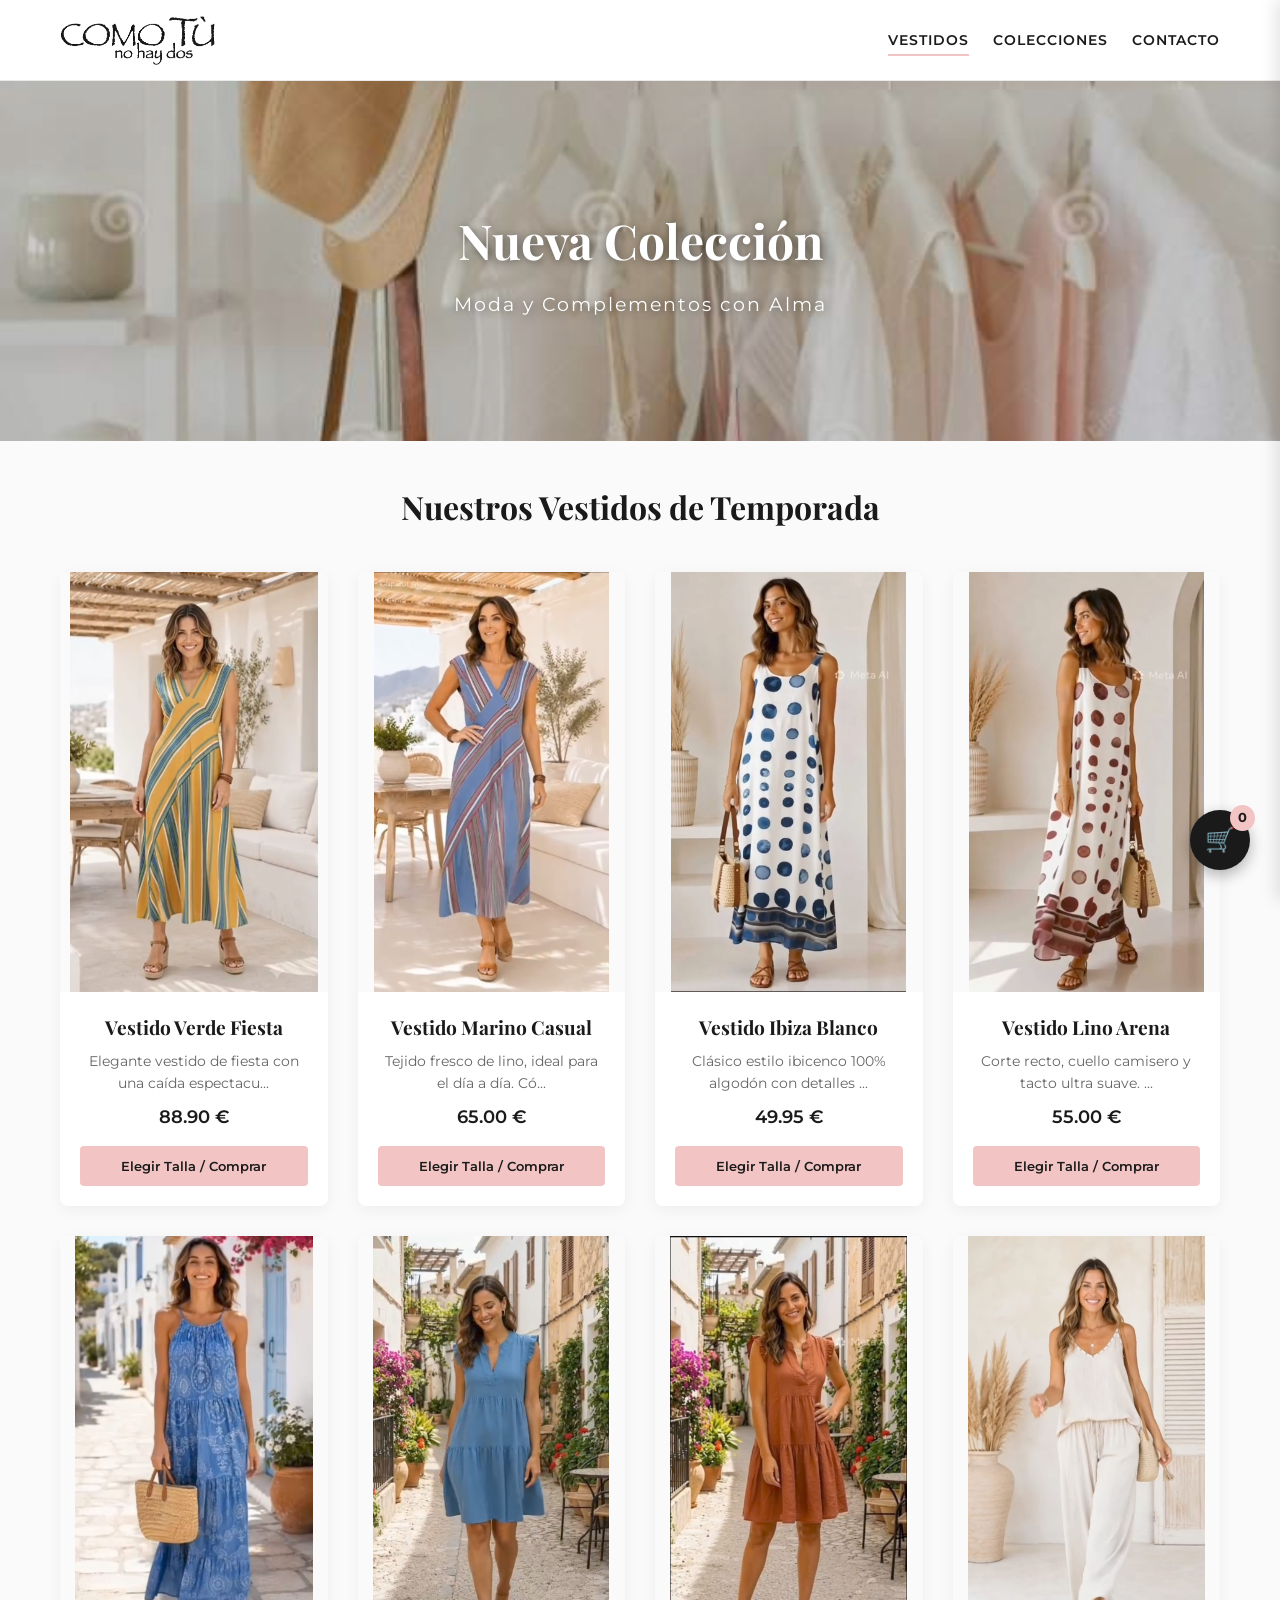
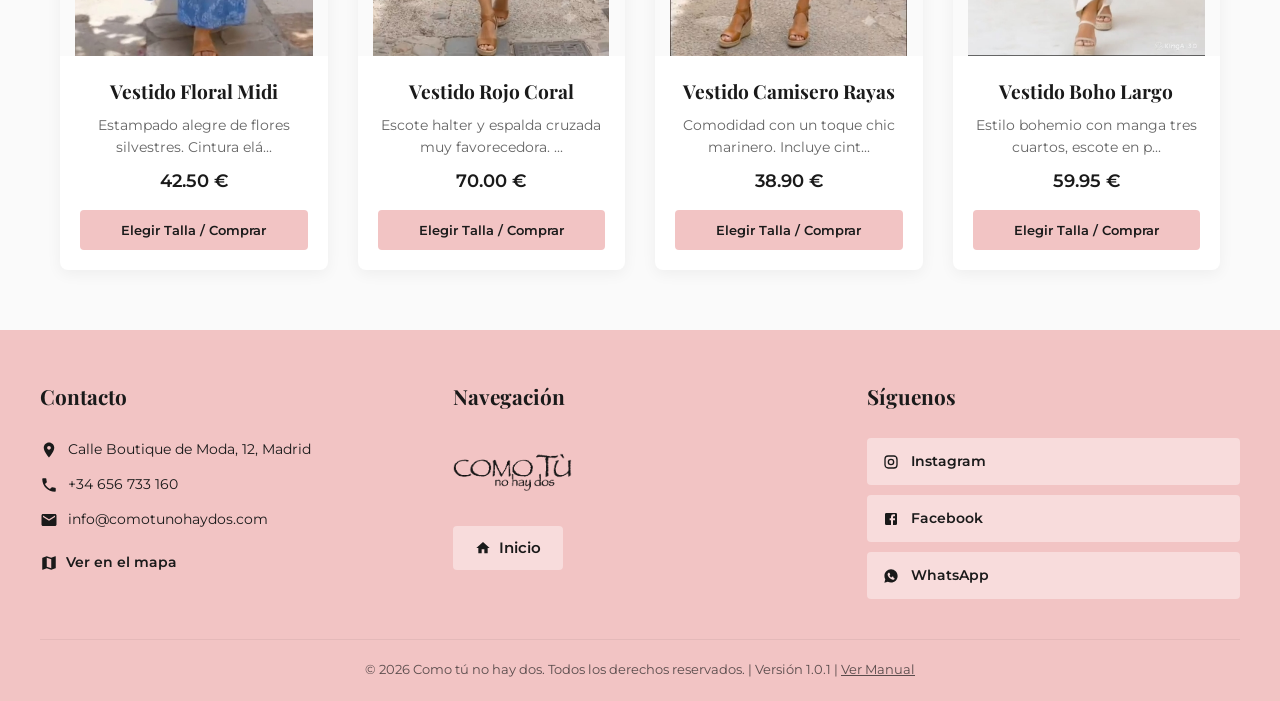
==== commit 4f26352f: "Add files via upload Agrego en el index.html un link al manual.md   (directo desde GitHub)" ====
--- a/index.html
+++ b/index.html
@@ -171,7 +171,7 @@
             </div>
         </div>
         <div class="footer-bottom">
-            <p>&copy; 2026 Como tú no hay dos. Todos los derechos reservados. | Versión 1.0.1</p>
+            <p>&copy; 2026 Como tú no hay dos. Todos los derechos reservados. | Versión 1.0.1 | <a href="https://github.com/CALRobot/Tienda_ComoTu/blob/main/MANUAL.md" target="_blank" style="color: var(--color-texto);">Ver Manual</a></p>
         </div>
     </footer>
 	
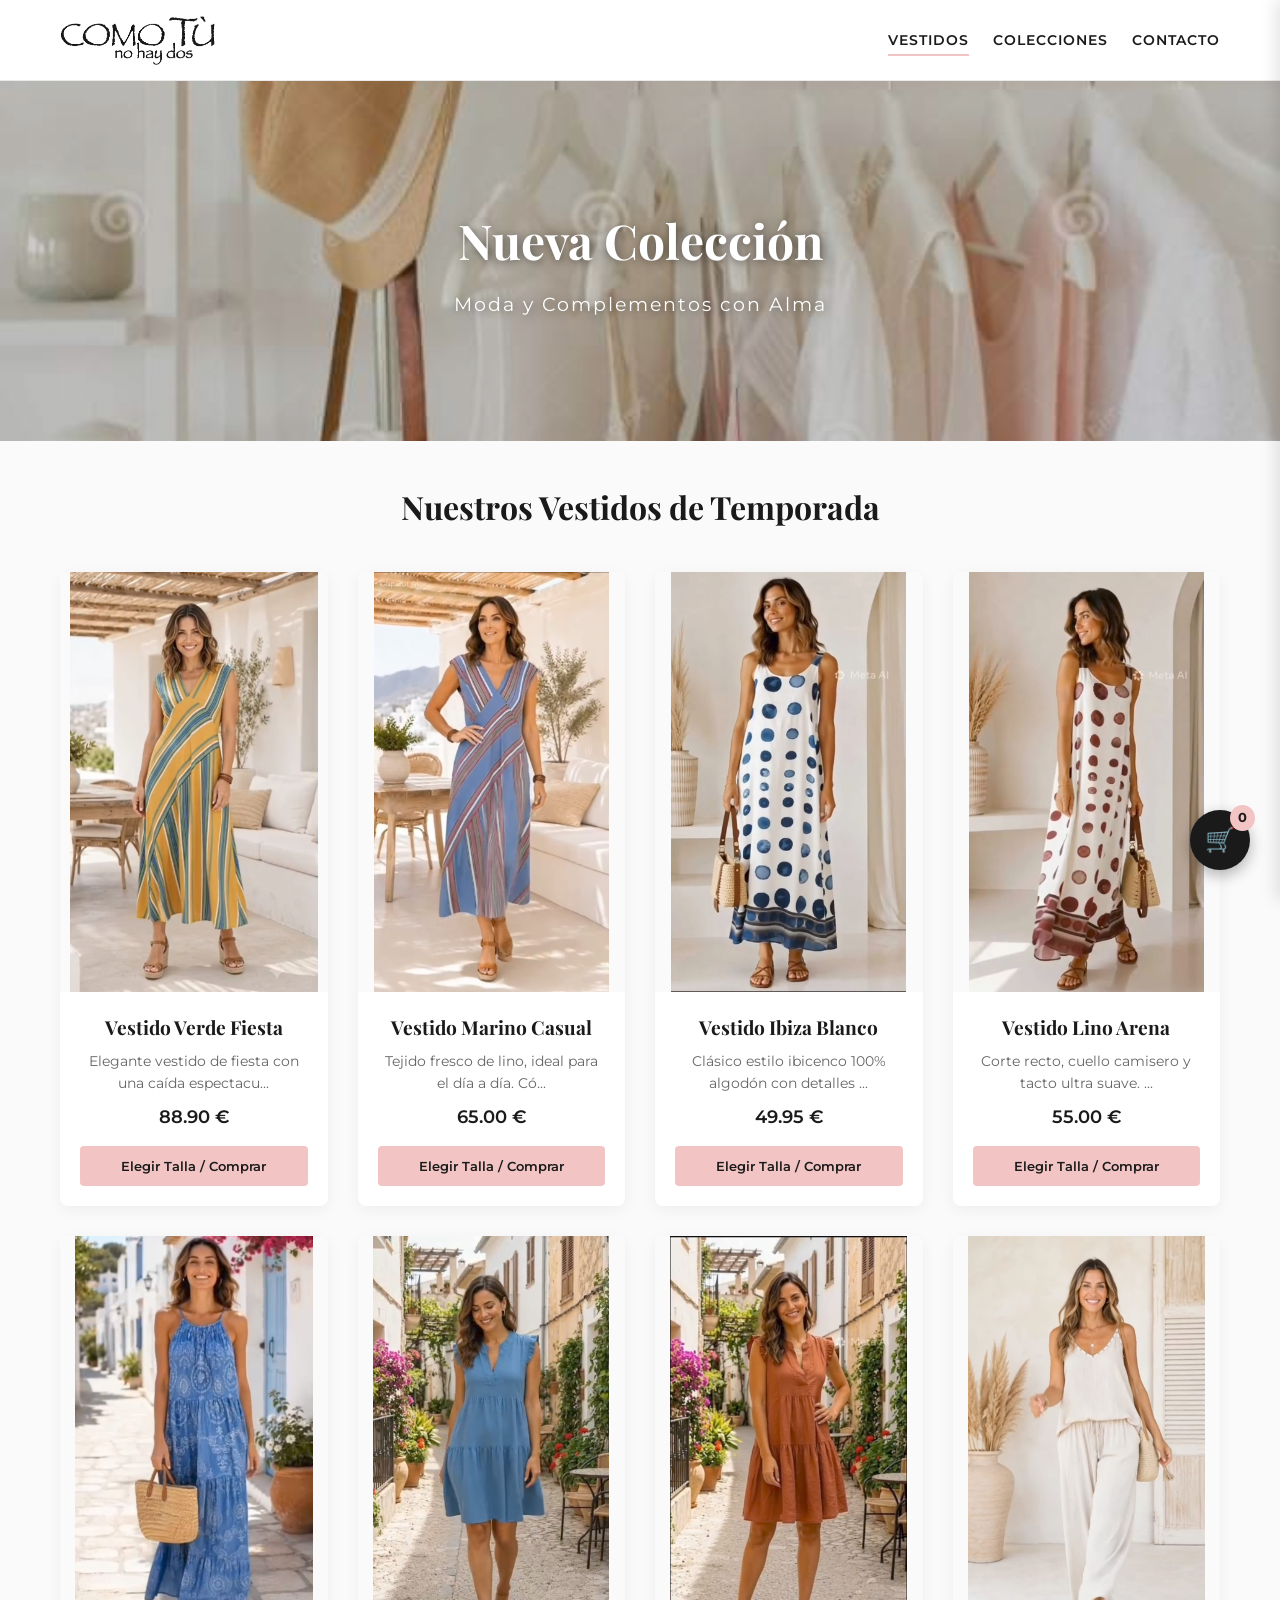
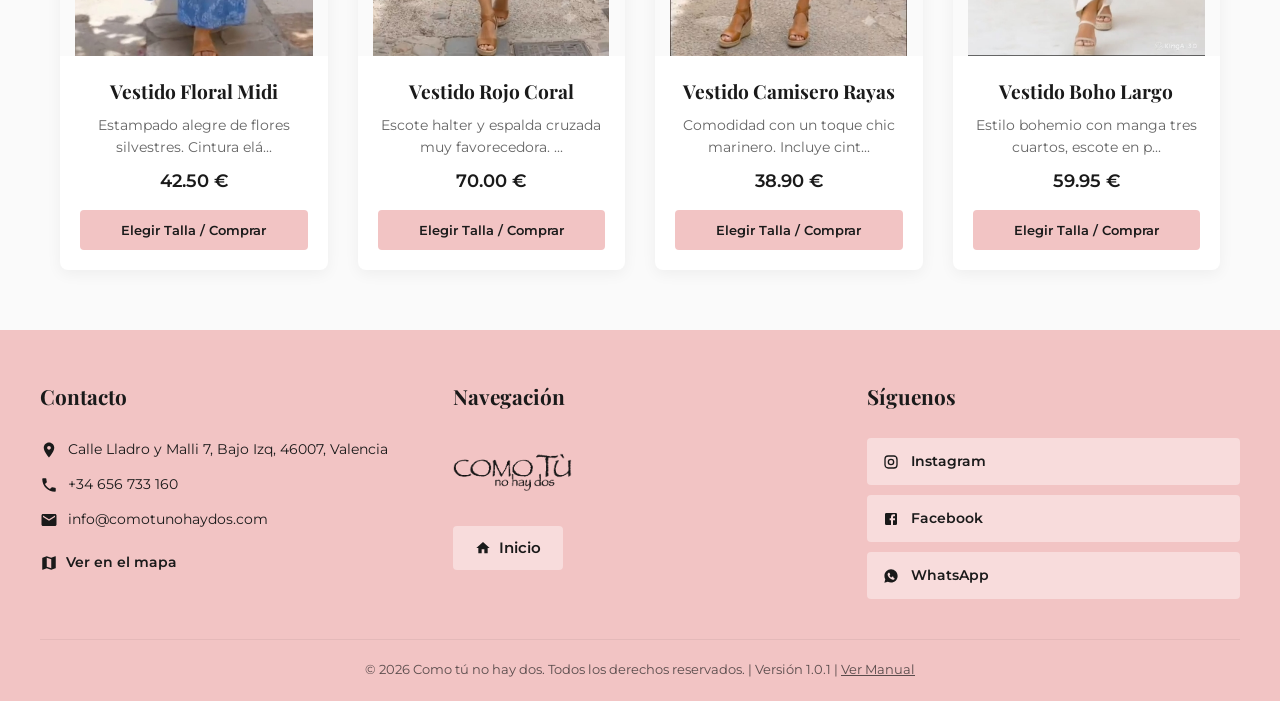
==== commit bcb43c09: "Add files via upload ajusto la direccion y coordenadas del mapa en el footer" ====
--- a/index.html
+++ b/index.html
@@ -125,7 +125,7 @@
                 <h3>Contacto</h3>
                 <div class="contact-item">
                     <svg class="footer-icon" viewBox="0 0 24 24"><path d="M12 2C8.13 2 5 5.13 5 9c0 5.25 7 13 7 13s7-7.75 7-13c0-3.87-3.13-7-7-7zm0 9.5c-1.38 0-2.5-1.12-2.5-2.5s1.12-2.5 2.5-2.5 2.5 1.12 2.5 2.5-1.12 2.5-2.5 2.5z"/></svg>
-                    <span>Calle Boutique de Moda, 12, Madrid</span>
+                    <span>Calle Lladro y Malli 7, Bajo Izq, 46007, Valencia</span>
                 </div>
                 <div class="contact-item">
                     <svg class="footer-icon" viewBox="0 0 24 24"><path d="M6.62 10.79c1.44 2.83 3.76 5.14 6.59 6.59l2.2-2.2c.27-.27.67-.36 1.02-.24 1.12.37 2.33.57 3.57.57.55 0 1 .45 1 1V20c0 .55-.45 1-1 1-9.39 0-17-7.61-17-17 0-.55.45-1 1-1h3.5c.55 0 1 .45 1 1 0 1.25.2 2.45.57 3.57.11.35.03.74-.25 1.02l-2.2 2.2z"/></svg>
@@ -135,7 +135,7 @@
                     <svg class="footer-icon" viewBox="0 0 24 24"><path d="M20 4H4c-1.1 0-1.99.9-1.99 2L2 18c0 1.1.9 2 2 2h16c1.1 0 2-.9 2-2V6c0-1.1-.9-2-2-2zm0 4l-8 5-8-5V6l8 5 8-5v2z"/></svg>
                     <span>info@comotunohaydos.com</span>
                 </div>
-                <a href="https://maps.google.com" target="_blank" class="footer-map-link">
+                <a href="https://www.google.com/maps/search/?api=1&query=Calle+Lladro+y+Malli+7,+Bajo+Izq,+46007,+Valencia" target="_blank" class="footer-map-link">
                     <svg class="footer-icon" viewBox="0 0 24 24"><path d="M20.5 3l-.16.03L15 5.1 9 3 3.36 4.9c-.21.07-.36.25-.36.48V20.5c0 .28.22.5.5.5l.16-.03L9 18.9l6 2.1 5.64-1.9c.21-.07.36-.25.36-.48V3.5c0-.28-.22-.5-.5-.5zM15 19l-6-2.11V5l6 2.11V19z"/></svg>
                     Ver en el mapa
                 </a>
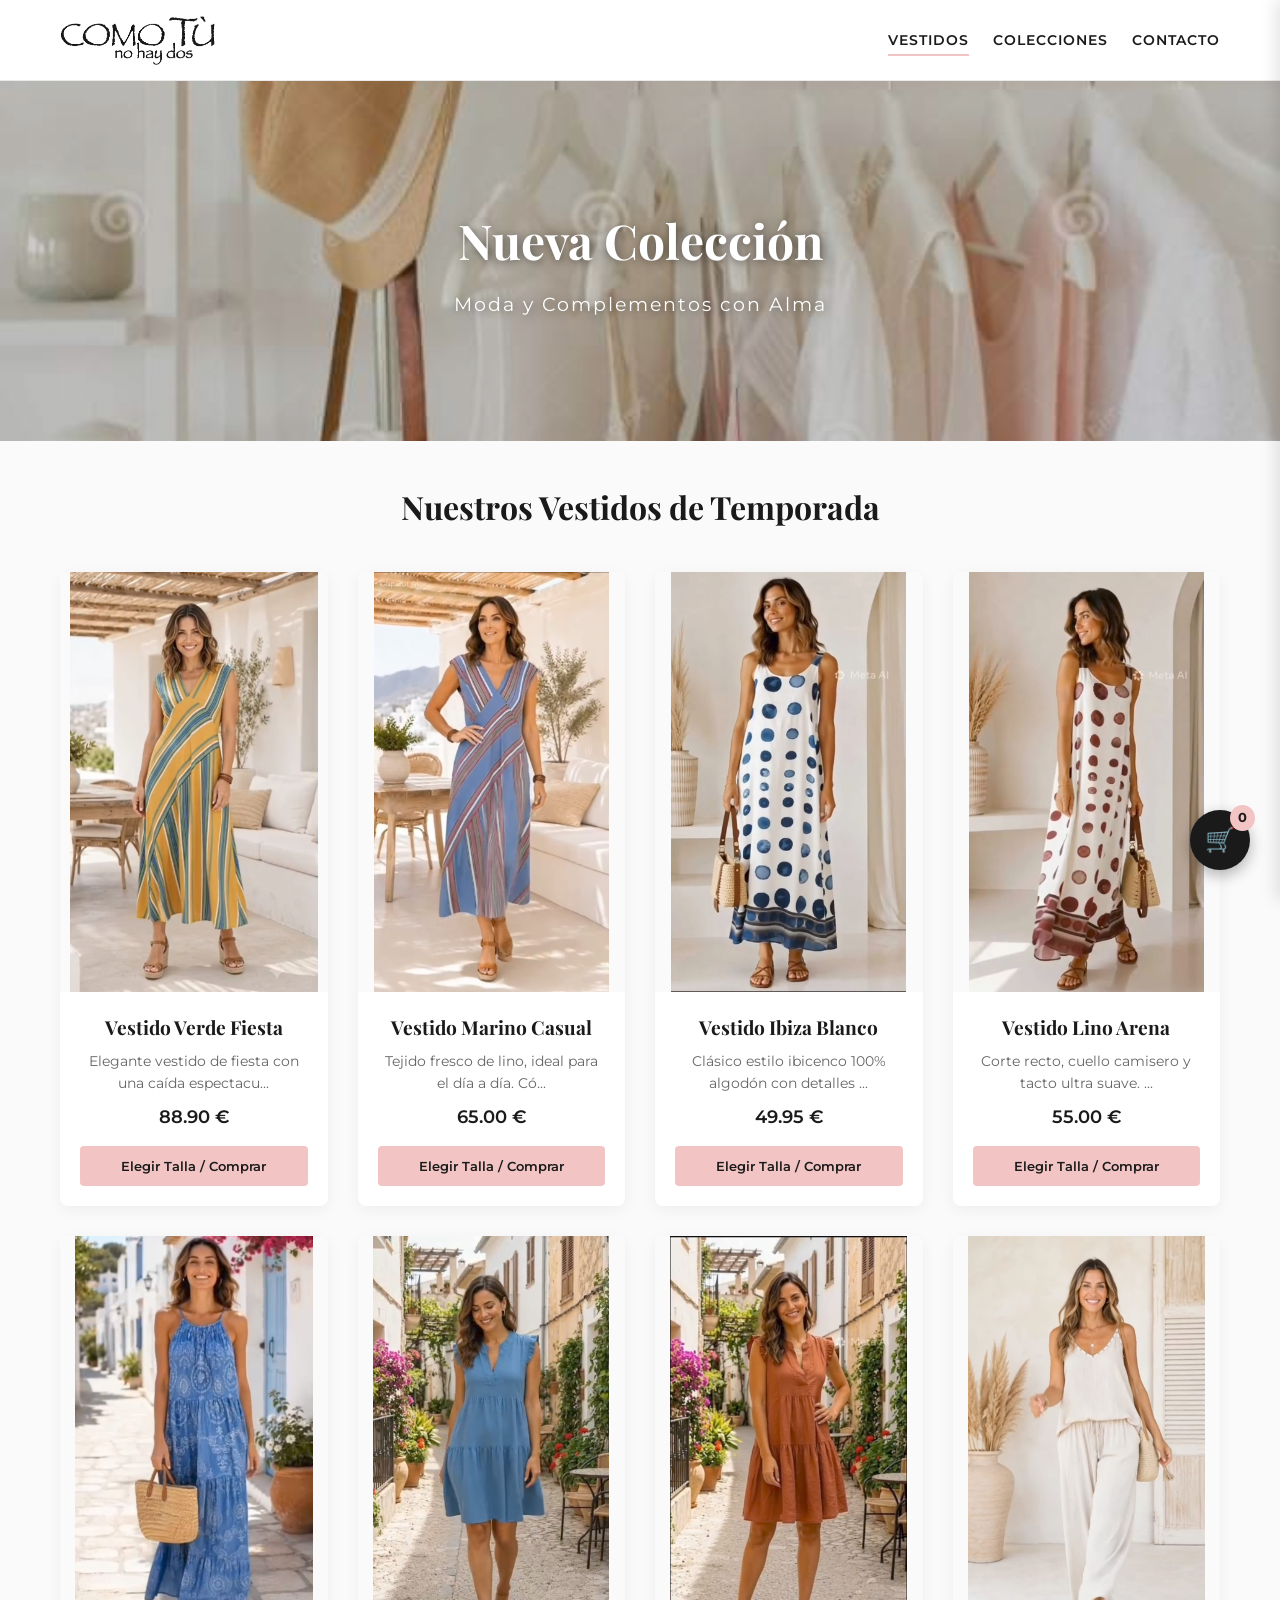
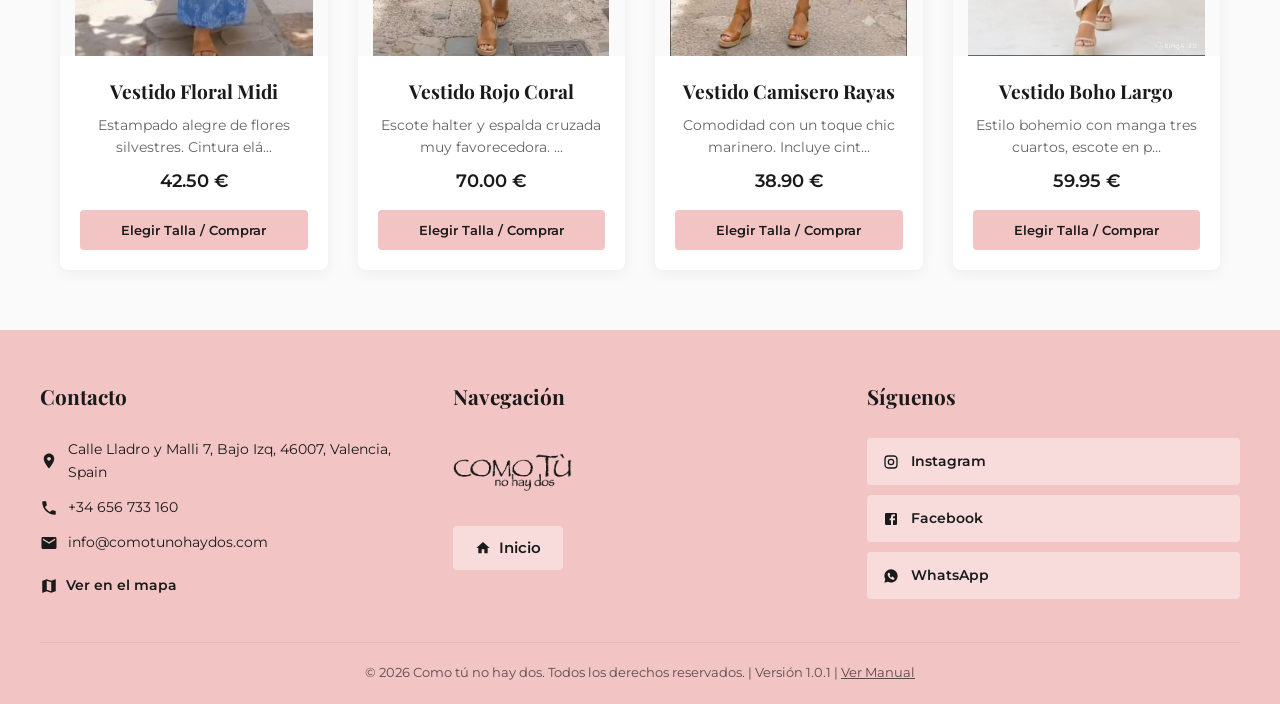
==== commit e2dd6e20: "Add files via upload" ====
--- a/index.html
+++ b/index.html
@@ -125,7 +125,7 @@
                 <h3>Contacto</h3>
                 <div class="contact-item">
                     <svg class="footer-icon" viewBox="0 0 24 24"><path d="M12 2C8.13 2 5 5.13 5 9c0 5.25 7 13 7 13s7-7.75 7-13c0-3.87-3.13-7-7-7zm0 9.5c-1.38 0-2.5-1.12-2.5-2.5s1.12-2.5 2.5-2.5 2.5 1.12 2.5 2.5-1.12 2.5-2.5 2.5z"/></svg>
-                    <span>Calle Lladro y Malli 7, Bajo Izq, 46007, Valencia</span>
+                    <span>Calle Lladro y Malli 7, Bajo Izq, 46007, Valencia, Spain</span>
                 </div>
                 <div class="contact-item">
                     <svg class="footer-icon" viewBox="0 0 24 24"><path d="M6.62 10.79c1.44 2.83 3.76 5.14 6.59 6.59l2.2-2.2c.27-.27.67-.36 1.02-.24 1.12.37 2.33.57 3.57.57.55 0 1 .45 1 1V20c0 .55-.45 1-1 1-9.39 0-17-7.61-17-17 0-.55.45-1 1-1h3.5c.55 0 1 .45 1 1 0 1.25.2 2.45.57 3.57.11.35.03.74-.25 1.02l-2.2 2.2z"/></svg>
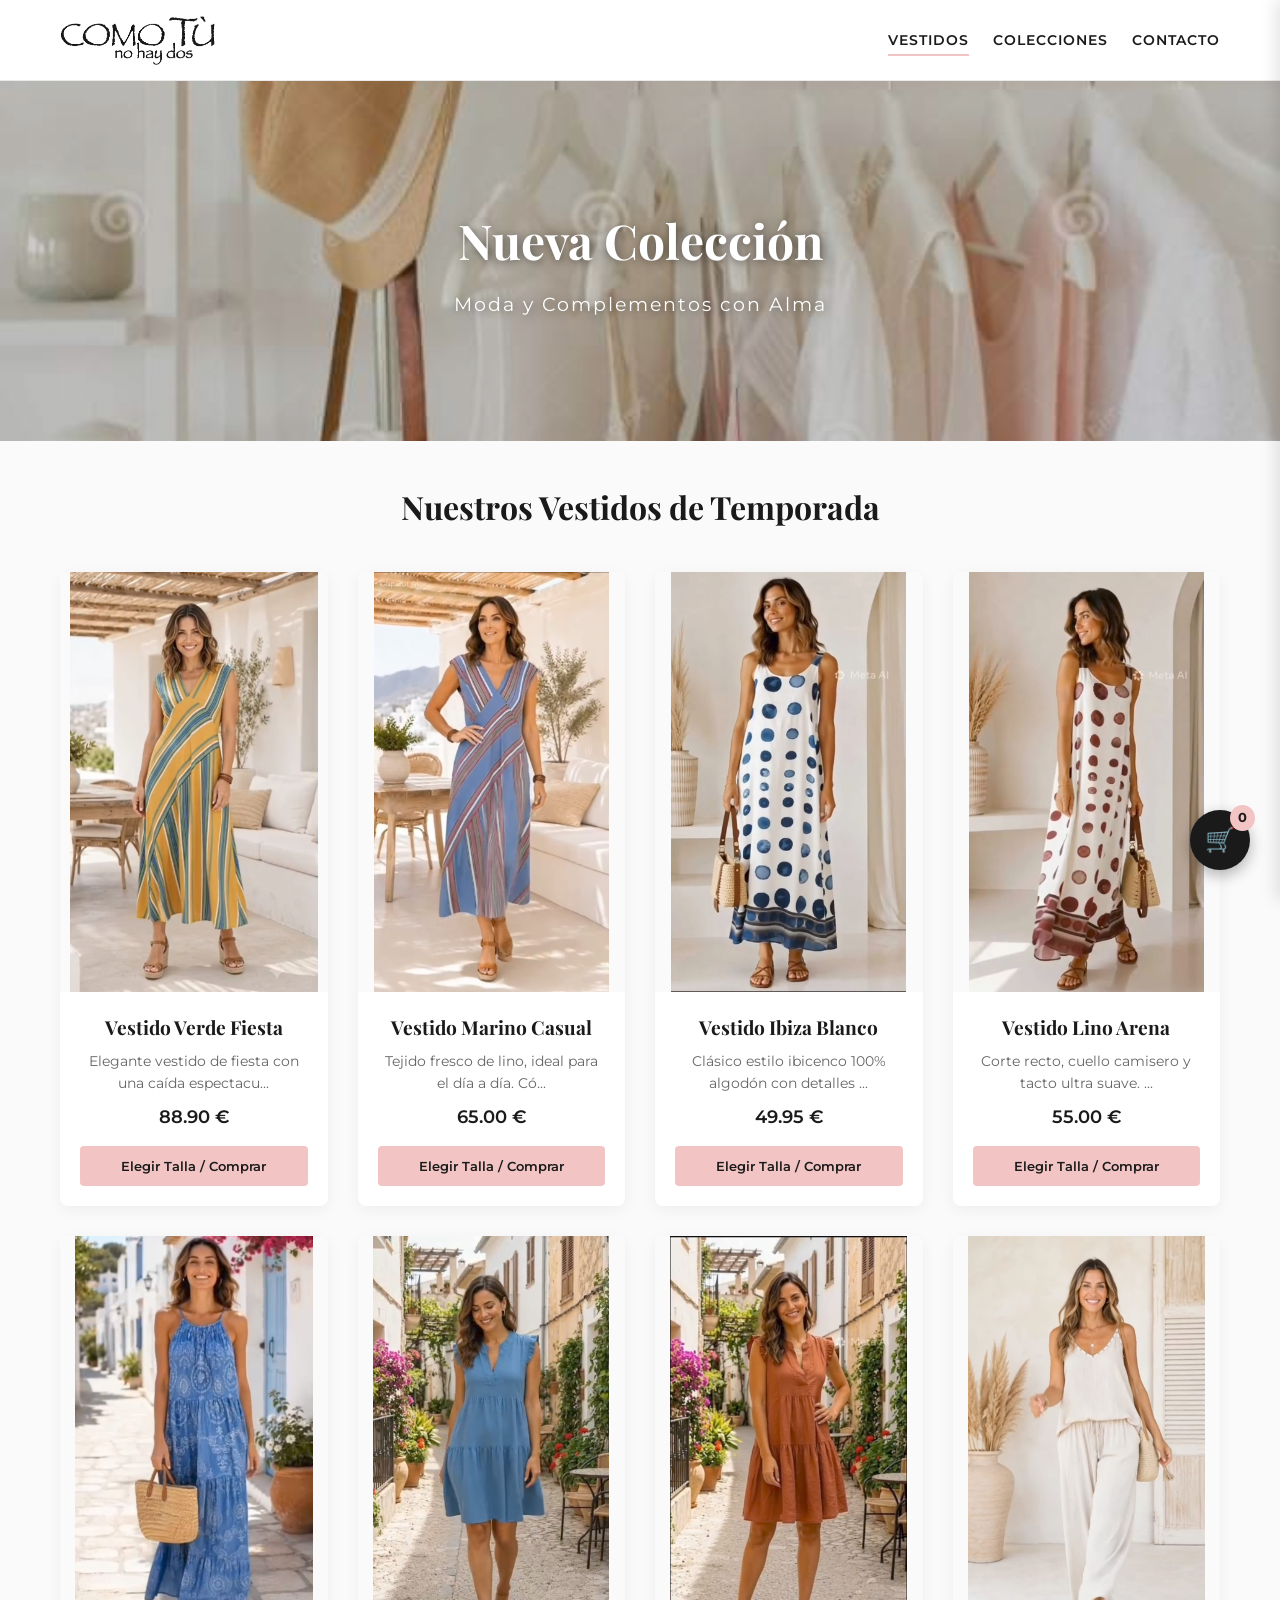
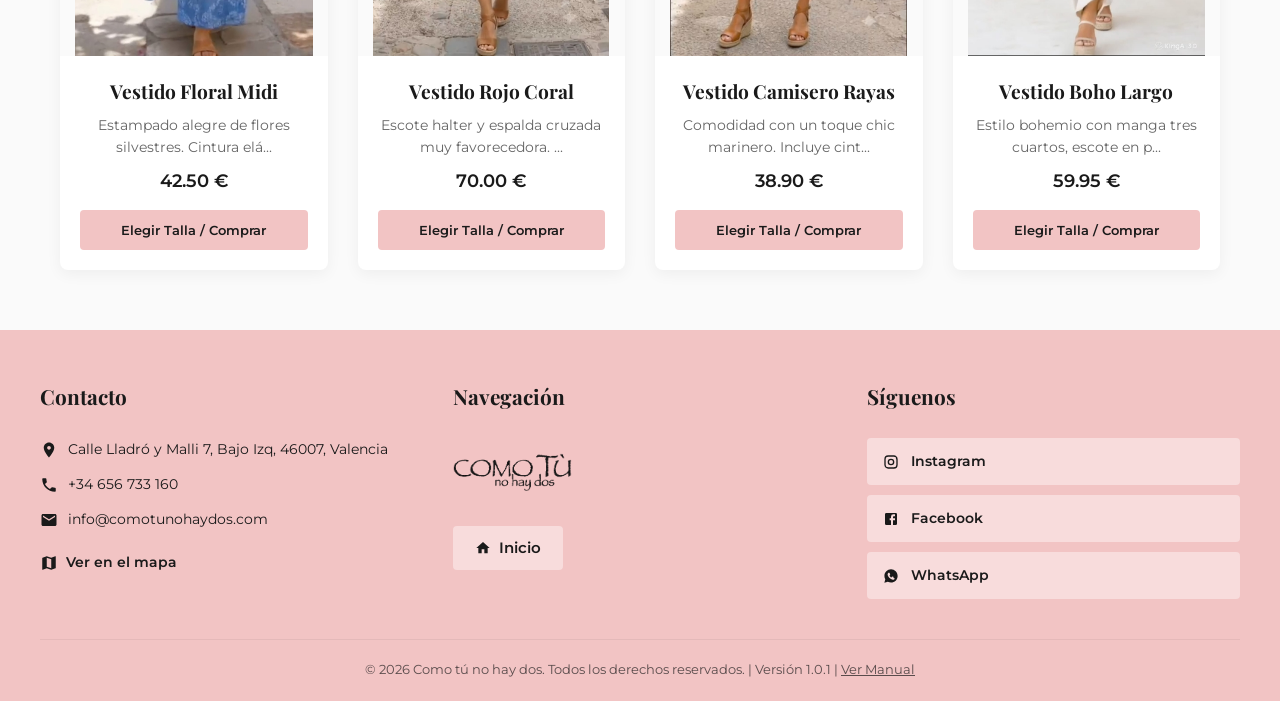
==== commit 02476517: "Add files via upload" ====
--- a/index.html
+++ b/index.html
@@ -125,7 +125,7 @@
                 <h3>Contacto</h3>
                 <div class="contact-item">
                     <svg class="footer-icon" viewBox="0 0 24 24"><path d="M12 2C8.13 2 5 5.13 5 9c0 5.25 7 13 7 13s7-7.75 7-13c0-3.87-3.13-7-7-7zm0 9.5c-1.38 0-2.5-1.12-2.5-2.5s1.12-2.5 2.5-2.5 2.5 1.12 2.5 2.5-1.12 2.5-2.5 2.5z"/></svg>
-                    <span>Calle Lladro y Malli 7, Bajo Izq, 46007, Valencia, Spain</span>
+                    <span>Calle Lladró y Malli 7, Bajo Izq, 46007, Valencia</span>
                 </div>
                 <div class="contact-item">
                     <svg class="footer-icon" viewBox="0 0 24 24"><path d="M6.62 10.79c1.44 2.83 3.76 5.14 6.59 6.59l2.2-2.2c.27-.27.67-.36 1.02-.24 1.12.37 2.33.57 3.57.57.55 0 1 .45 1 1V20c0 .55-.45 1-1 1-9.39 0-17-7.61-17-17 0-.55.45-1 1-1h3.5c.55 0 1 .45 1 1 0 1.25.2 2.45.57 3.57.11.35.03.74-.25 1.02l-2.2 2.2z"/></svg>
@@ -135,7 +135,7 @@
                     <svg class="footer-icon" viewBox="0 0 24 24"><path d="M20 4H4c-1.1 0-1.99.9-1.99 2L2 18c0 1.1.9 2 2 2h16c1.1 0 2-.9 2-2V6c0-1.1-.9-2-2-2zm0 4l-8 5-8-5V6l8 5 8-5v2z"/></svg>
                     <span>info@comotunohaydos.com</span>
                 </div>
-                <a href="https://www.google.com/maps/search/?api=1&query=Calle+Lladro+y+Malli+7,+Bajo+Izq,+46007,+Valencia" target="_blank" class="footer-map-link">
+                <a href="https://www.google.com/maps/place/C.+Lladr%C3%B3+y+Mall,+7,+Jes%C3%BAs,+46007+Valencia/@39.4622196,-0.3903277,17z/data=!3m1!4b1!4m6!3m5!1s0xd604f391f506d21:0x396385297df689a3!8m2!3d39.4622196!4d-0.3877528!16s%2Fg%2F11c26f65xq?entry=ttu" target="_blank" class="footer-map-link">
                     <svg class="footer-icon" viewBox="0 0 24 24"><path d="M20.5 3l-.16.03L15 5.1 9 3 3.36 4.9c-.21.07-.36.25-.36.48V20.5c0 .28.22.5.5.5l.16-.03L9 18.9l6 2.1 5.64-1.9c.21-.07.36-.25.36-.48V3.5c0-.28-.22-.5-.5-.5zM15 19l-6-2.11V5l6 2.11V19z"/></svg>
                     Ver en el mapa
                 </a>
